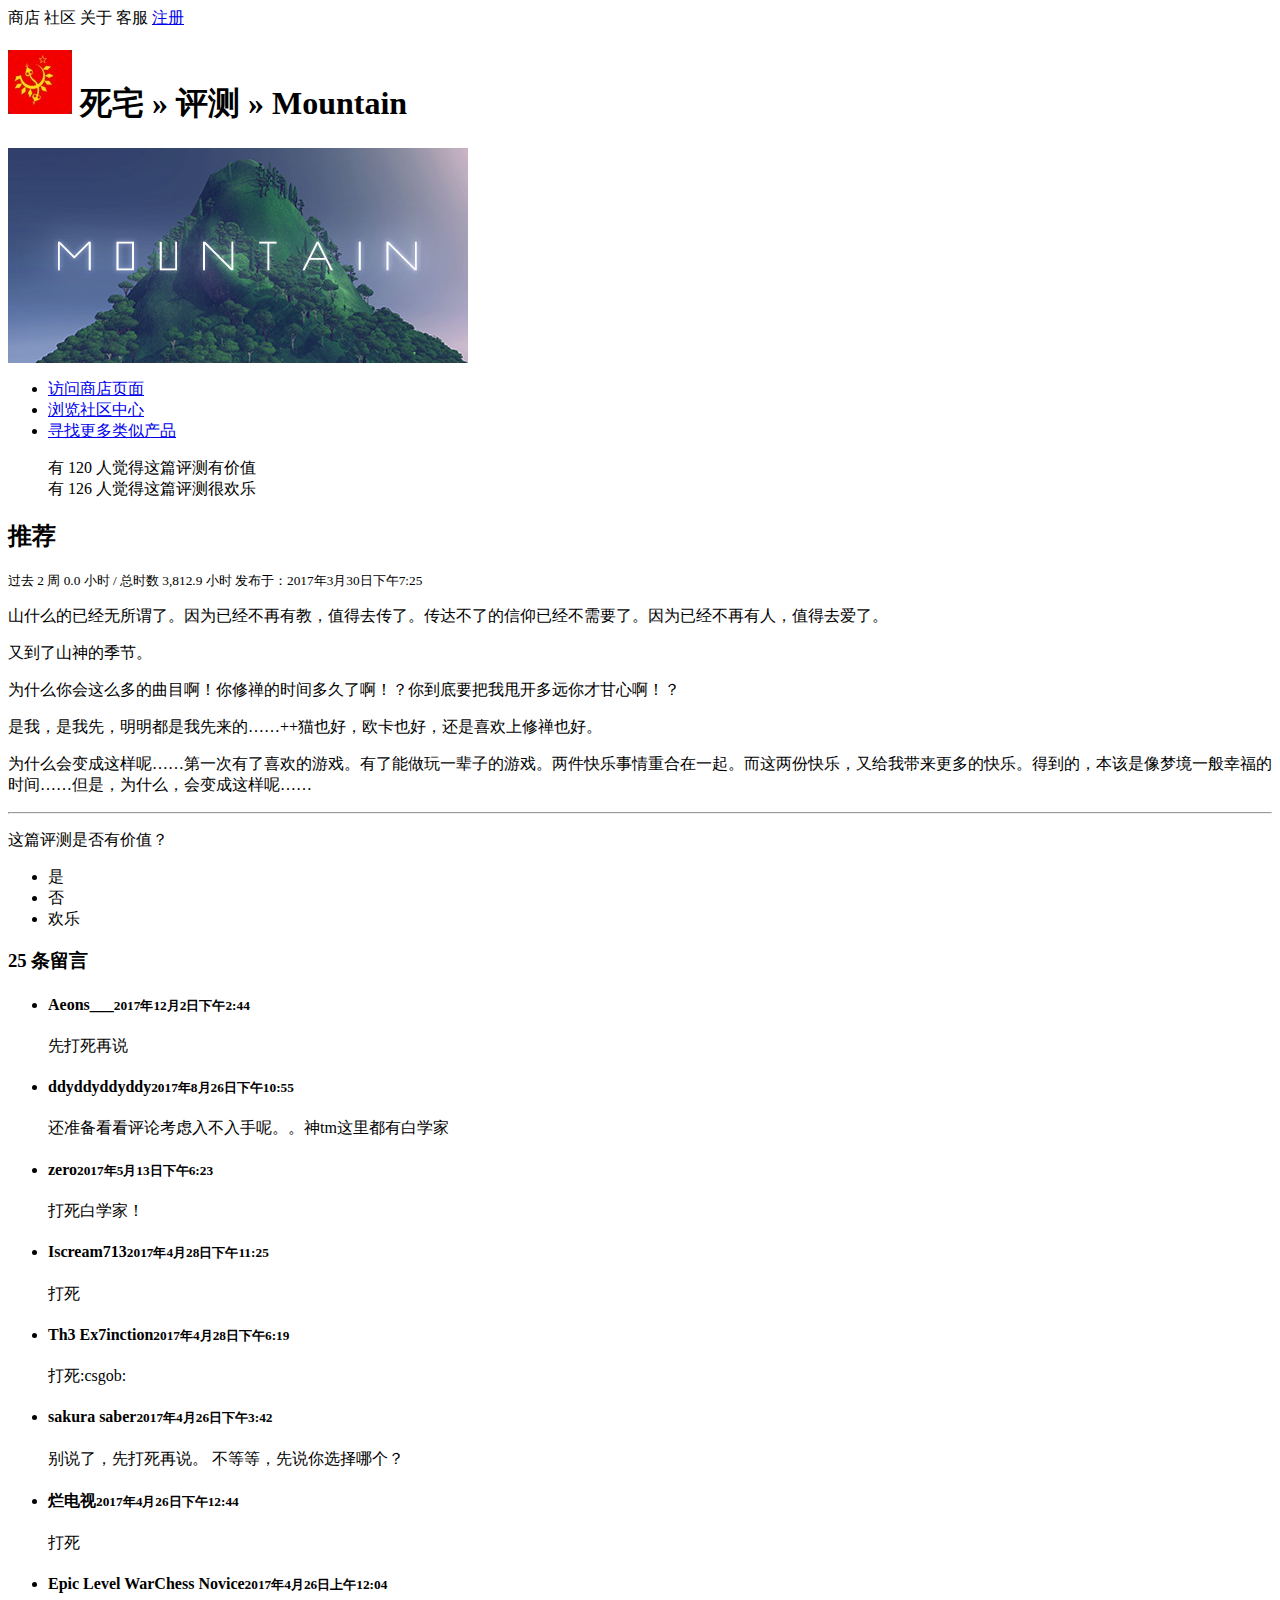
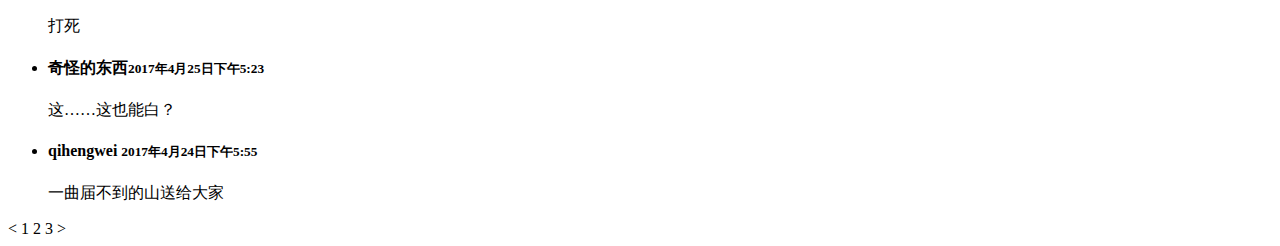
==== index.html @ 7ab6c0e9 "lab2" ====
<html>
  <head>
    <title>Steam 社区 :: No.3017 ∈ USSR :: 评测 Mountain</title>
  </head>
  <body>
    <header>
      <nav>商店 社区 关于 客服 <a href="register.html">注册</a></nav>
    </header>
    <h1><img src="images/user_icon.jpg" /> 死宅 » 评测 » Mountain</h1>
    <aside>
      <img src="images/header.jpg" />
      <ul>
        <li>
          <a
            href="https://store.steampowered.com/app/313340?snr=2_100300_300__100301"
            >访问商店页面</a
          >
        </li>
        <li>
          <a href="https://steamcommunity.com/app/313340">浏览社区中心</a>
        </li>
        <li>
          <a
            href="https://store.steampowered.com/recommended/morelike/app/313340?snr=2_100300_300__100301"
            >寻找更多类似产品</a
          >
        </li>
      </ul>
    </aside>
    <section>
      <blockquote>
        有 120 人觉得这篇评测有价值
        <br />
        有 126 人觉得这篇评测很欢乐
      </blockquote>
      <h2>推荐</h2>
      <p>
        <small
          >过去 2 周 0.0 小时 / 总时数 3,812.9 小时
          发布于：2017年3月30日下午7:25
        </small>
      </p>
      <p>
        山什么的已经无所谓了。因为已经不再有教，值得去传了。传达不了的信仰已经不需要了。因为已经不再有人，值得去爱了。
      </p>
      <p>又到了山神的季节。</p>
      <p>
        为什么你会这么多的曲目啊！你修禅的时间多久了啊！？你到底要把我甩开多远你才甘心啊！？
      </p>
      <p>
        是我，是我先，明明都是我先来的……++猫也好，欧卡也好，还是喜欢上修禅也好。
      </p>
      <p>
        为什么会变成这样呢……第一次有了喜欢的游戏。有了能做玩一辈子的游戏。两件快乐事情重合在一起。而这两份快乐，又给我带来更多的快乐。得到的，本该是像梦境一般幸福的时间……但是，为什么，会变成这样呢……
      </p>
    </section>
    <hr/>
    <section>
        <p>这篇评测是否有价值？
            <ul>
                <li>是</li>
                <li>否</li>
                <li>欢乐</li>
            </ul>
        </p>
        <h3>25 条留言</h3>
        <ul>
            <li>
                <h4>Aeons___<small>2017年12月2日下午2:44</small></small></h4>
                先打死再说
            </li>
            <li>
                <h4>ddyddyddyddy<small>2017年8月26日下午10:55</small></h4>
                还准备看看评论考虑入不入手呢。。神tm这里都有白学家
            </li>
            <li>
                <h4>zero<small>2017年5月13日下午6:23</small></h4>
                打死白学家！
            </li>
            <li> 
                <h4>Iscream713<small>2017年4月28日下午11:25</small></h4>
                打死
            </li>
            <li>
                <h4>Th3 Ex7inction<small>2017年4月28日下午6:19</small></h4>
                打死:csgob:
            </li>
            <li>
                <h4>sakura saber<small>2017年4月26日下午3:42</small></h4>
                 别说了，先打死再说。
                 不等等，先说你选择哪个？
            </li>
            <li>
                <h4>烂电视<small>2017年4月26日下午12:44</small></h4>
                打死
            </li>
            <li>
                <h4>Epic Level WarChess Novice<small>2017年4月26日上午12:04</small></h4>
                打死
            </li>
            <li>
                <h4>奇怪的东西<small>2017年4月25日下午5:23</small></h4>
                这……这也能白？
            </li>
            <li>
                <h4>qihengwei <small>2017年4月24日下午5:55</small></h4>
                一曲届不到的山送给大家
            </li>
        </ul>
        < 1 2 3 >
    </section>
  </body>
</html>
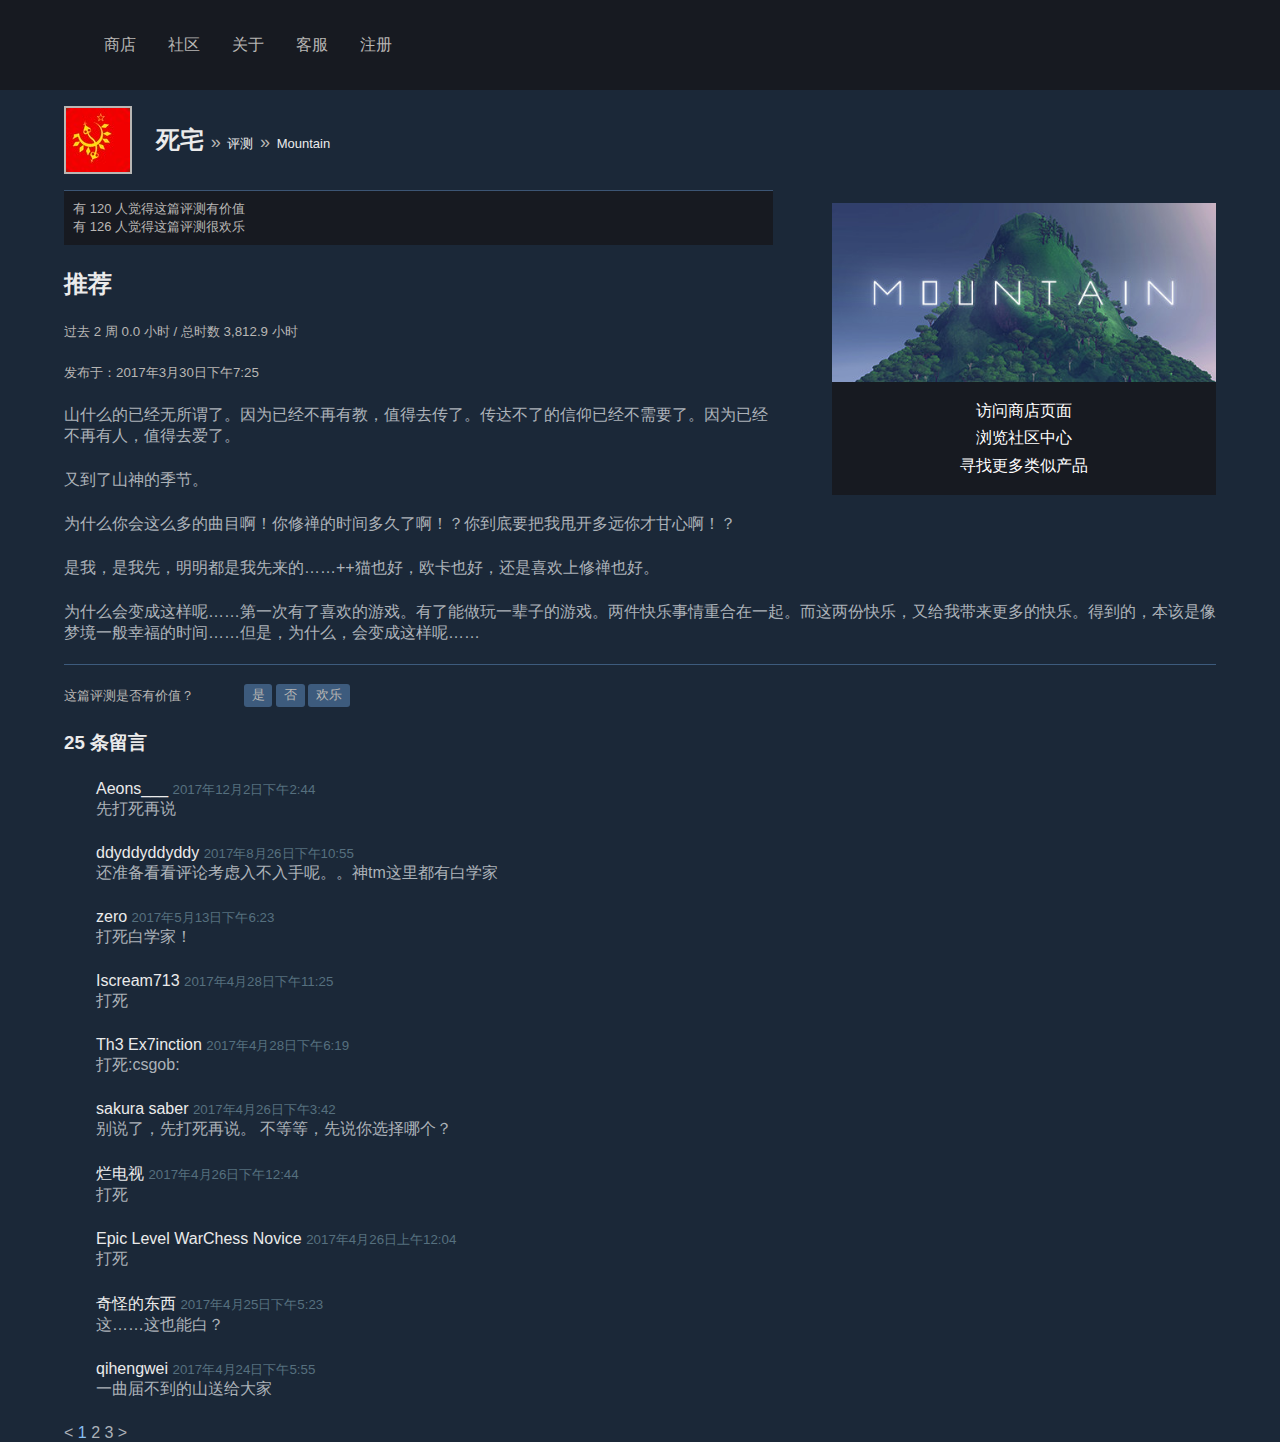
==== commit e7f09d50: "Add files via upload" ====
--- a/index.html
+++ b/index.html
@@ -1,12 +1,14 @@
 <html>
   <head>
     <title>Steam 社区 :: No.3017 ∈ USSR :: 评测 Mountain</title>
+    <link href="./reset.css" rel="stylesheet" type="text/css">
+    <link href="./style.css" rel="stylesheet" type="text/css">
   </head>
   <body>
     <header>
-      <nav>商店 社区 关于 客服 <a href="register.html">注册</a></nav>
+      <nav><ul><li>商店</li><li>社区</li><li>关于</li><li>客服</li><li><a href="./register.html">注册</a></li></nav>
     </header>
-    <h1><img src="images/user_icon.jpg" /> 死宅 » 评测 » Mountain</h1>
+    <h1 class="title"><img src="images/user_icon.jpg" /><div> 死宅 <span class="symbol">»</span> <span class="subtitle">评测</span> <span class="symbol">»</span> <span class="subtitle">Mountain</span></div></h1>
     <aside>
       <img src="images/header.jpg" />
       <ul>
@@ -37,7 +39,11 @@
       <p>
         <small
           >过去 2 周 0.0 小时 / 总时数 3,812.9 小时
-          发布于：2017年3月30日下午7:25
+        </small>
+      </p>
+      <p>
+        <small class="submit-time">
+            发布于：2017年3月30日下午7:25
         </small>
       </p>
       <p>
@@ -56,50 +62,50 @@
     </section>
     <hr/>
     <section>
-        <p>这篇评测是否有价值？
+        <div class="value">这篇评测是否有价值？
             <ul>
                 <li>是</li>
                 <li>否</li>
                 <li>欢乐</li>
             </ul>
-        </p>
+          </div>
         <h3>25 条留言</h3>
-        <ul>
+        <ul class="comment">
             <li>
-                <h4>Aeons___<small>2017年12月2日下午2:44</small></small></h4>
+                <h4>Aeons___ <small>2017年12月2日下午2:44</small></small></h4>
                 先打死再说
             </li>
             <li>
-                <h4>ddyddyddyddy<small>2017年8月26日下午10:55</small></h4>
+                <h4>ddyddyddyddy <small>2017年8月26日下午10:55</small></h4>
                 还准备看看评论考虑入不入手呢。。神tm这里都有白学家
             </li>
             <li>
-                <h4>zero<small>2017年5月13日下午6:23</small></h4>
+                <h4>zero <small>2017年5月13日下午6:23</small></h4>
                 打死白学家！
             </li>
             <li> 
-                <h4>Iscream713<small>2017年4月28日下午11:25</small></h4>
+                <h4>Iscream713 <small>2017年4月28日下午11:25</small></h4>
                 打死
             </li>
             <li>
-                <h4>Th3 Ex7inction<small>2017年4月28日下午6:19</small></h4>
+                <h4>Th3 Ex7inction <small>2017年4月28日下午6:19</small></h4>
                 打死:csgob:
             </li>
             <li>
-                <h4>sakura saber<small>2017年4月26日下午3:42</small></h4>
+                <h4>sakura saber <small>2017年4月26日下午3:42</small></h4>
                  别说了，先打死再说。
                  不等等，先说你选择哪个？
             </li>
             <li>
-                <h4>烂电视<small>2017年4月26日下午12:44</small></h4>
+                <h4>烂电视 <small>2017年4月26日下午12:44</small></h4>
                 打死
             </li>
             <li>
-                <h4>Epic Level WarChess Novice<small>2017年4月26日上午12:04</small></h4>
+                <h4>Epic Level WarChess Novice <small>2017年4月26日上午12:04</small></h4>
                 打死
             </li>
             <li>
-                <h4>奇怪的东西<small>2017年4月25日下午5:23</small></h4>
+                <h4>奇怪的东西 <small>2017年4月25日下午5:23</small></h4>
                 这……这也能白？
             </li>
             <li>
@@ -107,7 +113,7 @@
                 一曲届不到的山送给大家
             </li>
         </ul>
-        < 1 2 3 >
+        < <span class="active">1</span> 2 3 >
     </section>
   </body>
 </html>
--- a/style.css
+++ b/style.css
@@ -0,0 +1,219 @@
+body {
+  font-family: Arial, Helvetica, sans-serif;
+  margin: 0;
+  background-color: #1b2838;
+  color: #acb2b8;
+}
+
+header {
+  color: #b8b6b4;
+  height: 10%;
+  background-color: #171a21;
+  display: flex;
+  text-align: center;
+}
+
+nav {
+  margin: auto 5.5em;
+}
+
+li {
+  display: inline-block;
+}
+
+nav li {
+  padding: 0 1em;
+}
+
+a {
+  color: #b8b6b4;
+  text-decoration: none;
+}
+
+a:hover {
+  color: #87bff2;
+  text-decoration: none;
+}
+
+nav li a {
+  color: #b8b6b4;
+}
+
+aside {
+  float: right;
+  margin: 1% 5%;
+  width: 30%;
+  background-color: #171a21;
+}
+
+aside a {
+  color: white;
+}
+
+aside img,
+aside ul {
+  width: 100%;
+}
+
+aside ul {
+  padding: 4% 0;
+}
+
+aside li {
+  display: block;
+  text-align: center;
+  padding: 0.2em 0;
+}
+
+.title {
+  margin: 0.5em 5%;
+  display: inline;
+  display: flex;
+  text-align: center;
+  color: #ebebeb;
+}
+
+.title img {
+  border: #b8b6b4 solid 2px;
+}
+
+.title div {
+  display: inline;
+  padding-left: 1em;
+  margin: auto 0;
+  font-size: x-large;
+  font-weight: bold;
+}
+
+.title span {
+  font-weight: normal;
+  font-size: small;
+}
+
+.title .symbol {
+  color: #b8b6b4;
+  font-size: large;
+}
+
+section {
+  margin: 0 5%;
+}
+
+section h2 {
+  margin: 2% 0 0 0;
+  color: #ebebeb;
+}
+
+section blockquote {
+  margin: 0;
+  width: 60%;
+  font-size: small;
+  background-color: #171a21;
+  padding: 0.7em;
+  color: #b8b6b4;
+  border-top: 1px solid rgba(85, 125, 171, 0.6);
+}
+
+p {
+  padding-top: 2%;
+}
+
+p small {
+  margin: 0;
+  padding: 0;
+  color: #b8b6b4;
+}
+
+hr {
+  width: 90%;
+  margin: 1.5% 5%;
+  border-width: 0;
+  height: 1px;
+  color: rgba(85, 125, 171, 0.6);
+  background-color: rgba(85, 125, 171, 0.6);
+}
+
+.value ul {
+  padding: 0 4%;
+  display: inline-block;
+}
+
+.value {
+  color: #b8b6b4;
+  font-size: small;
+}
+
+.value li {
+  padding: 0.2em 0.6em;
+  background-color: rgba(85, 125, 171, 0.6);
+  border-radius: 3px;
+}
+
+h3 {
+  padding: 2% 0 0 0;
+  color: #ebebeb;
+}
+
+h4 {
+  font-weight: normal;
+  color: #ebebeb;
+  margin: 0;
+}
+
+h4 small {
+  color: #56707f;
+}
+
+.comment li {
+  display: block;
+  margin: 1.5em 2em;
+}
+
+.active {
+  color: #87bff2;
+}
+
+h1 {
+  margin: 0.5em 3em 0em 3em;
+}
+
+input,
+textarea {
+  padding: 0.5em;
+  margin: 0.5em 0;
+  width: 35%;
+  background-color: #171a21;
+  border: #56707f solid 1px;
+  border-radius: 3px;
+  color: #acb2b8;
+}
+
+select {
+  background-color: #171a21;
+  border: #56707f solid 1px;
+  color: #acb2b8;
+}
+
+input[type="checkbox"],
+input[type="radio"] {
+  width: 2em;
+}
+
+input[type="button"],
+input[type="submit"] {
+  background-color: #56707f;
+  border: #171a21 solid 1px;
+  width: 4em;
+}
+
+input[type="button"],
+input[type="submit"],
+input[type="checkbox"],
+input[type="radio"],
+select:hover {
+  cursor: pointer;
+}
+
+textarea {
+  height: 15em;
+}
